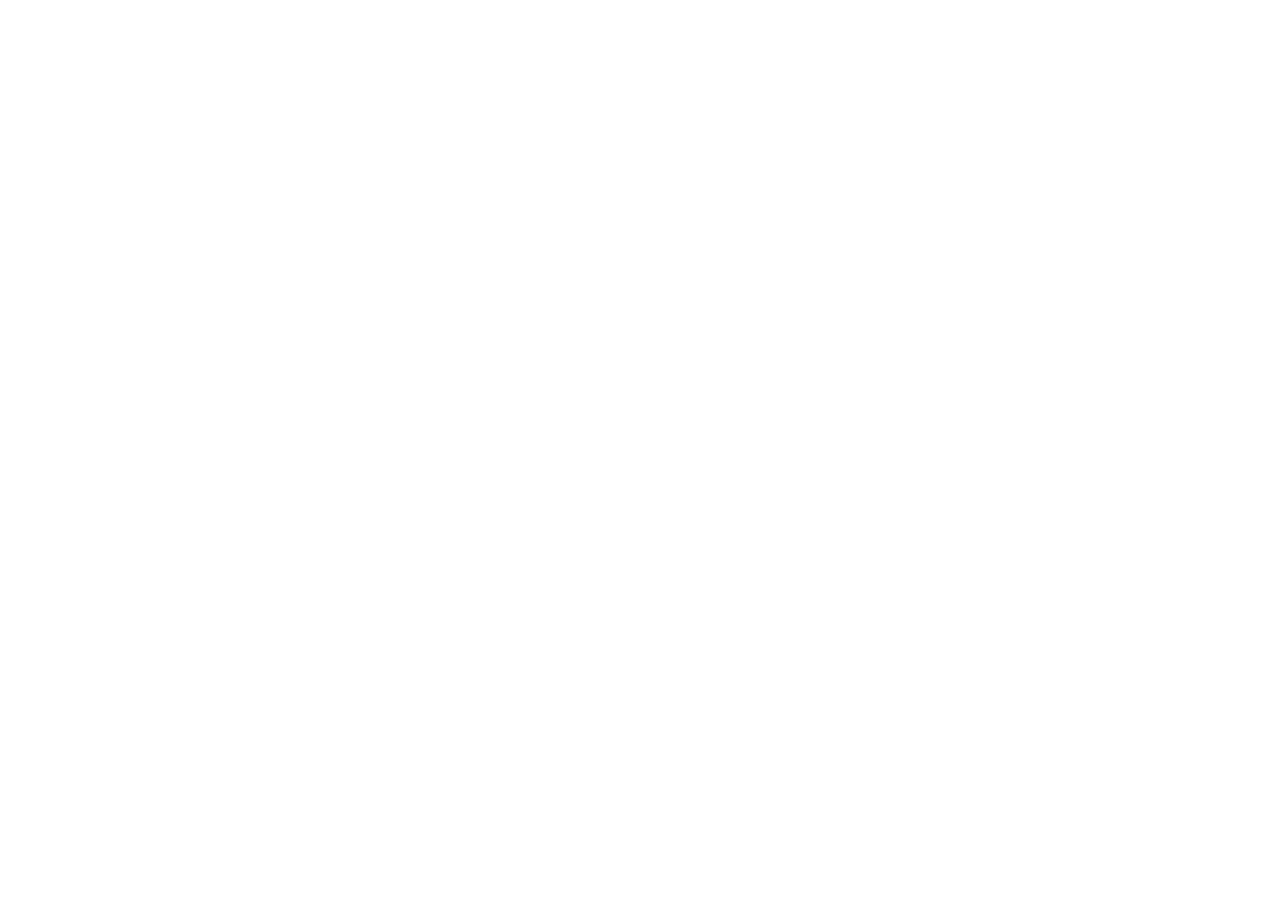
==== index.html @ 4ea1c8e1 "Initial commit: Amurel Secrets perfume store" ====
<!DOCTYPE html>
<html lang="en">
  <head>
    <meta charset="UTF-8" />
    <link rel="icon" type="image/svg+xml" href="data:image/svg+xml,<svg xmlns='http://www.w3.org/2000/svg' viewBox='0 0 100 100'><text y='.9em' font-size='90'>✨</text></svg>" />
    <meta name="viewport" content="width=device-width, initial-scale=1.0" />
    <title>Amurel Secrets — The Scent of Africa's Finest</title>
    <meta name="description" content="Discover Africa's most coveted scents. Amurel Secrets brings you luxury perfumes inspired by the continent's finest botanicals, oud, and artisan fragrances. Pan-African delivery." />
    <meta name="keywords" content="luxury perfume, African perfume, oud, amber, niche fragrance, artisan scents, Africa, Amurel Secrets" />
    <meta property="og:title" content="Amurel Secrets — The Scent of Africa's Finest" />
    <meta property="og:description" content="Discover Africa's most coveted scents. Luxury perfumes inspired by the continent's finest botanicals." />
    <meta property="og:type" content="website" />
    <meta property="og:url" content="https://amurelsecrets.com" />
    <meta name="twitter:card" content="summary_large_image" />
    <meta name="twitter:title" content="Amurel Secrets — The Scent of Africa's Finest" />
    <meta name="twitter:description" content="Discover Africa's most coveted scents." />
    <link rel="canonical" href="https://amurelsecrets.com" />
  </head>
  <body class="dark">
    <div id="root"></div>
    <script type="module" src="/src/main.jsx"></script>
  </body>
</html>
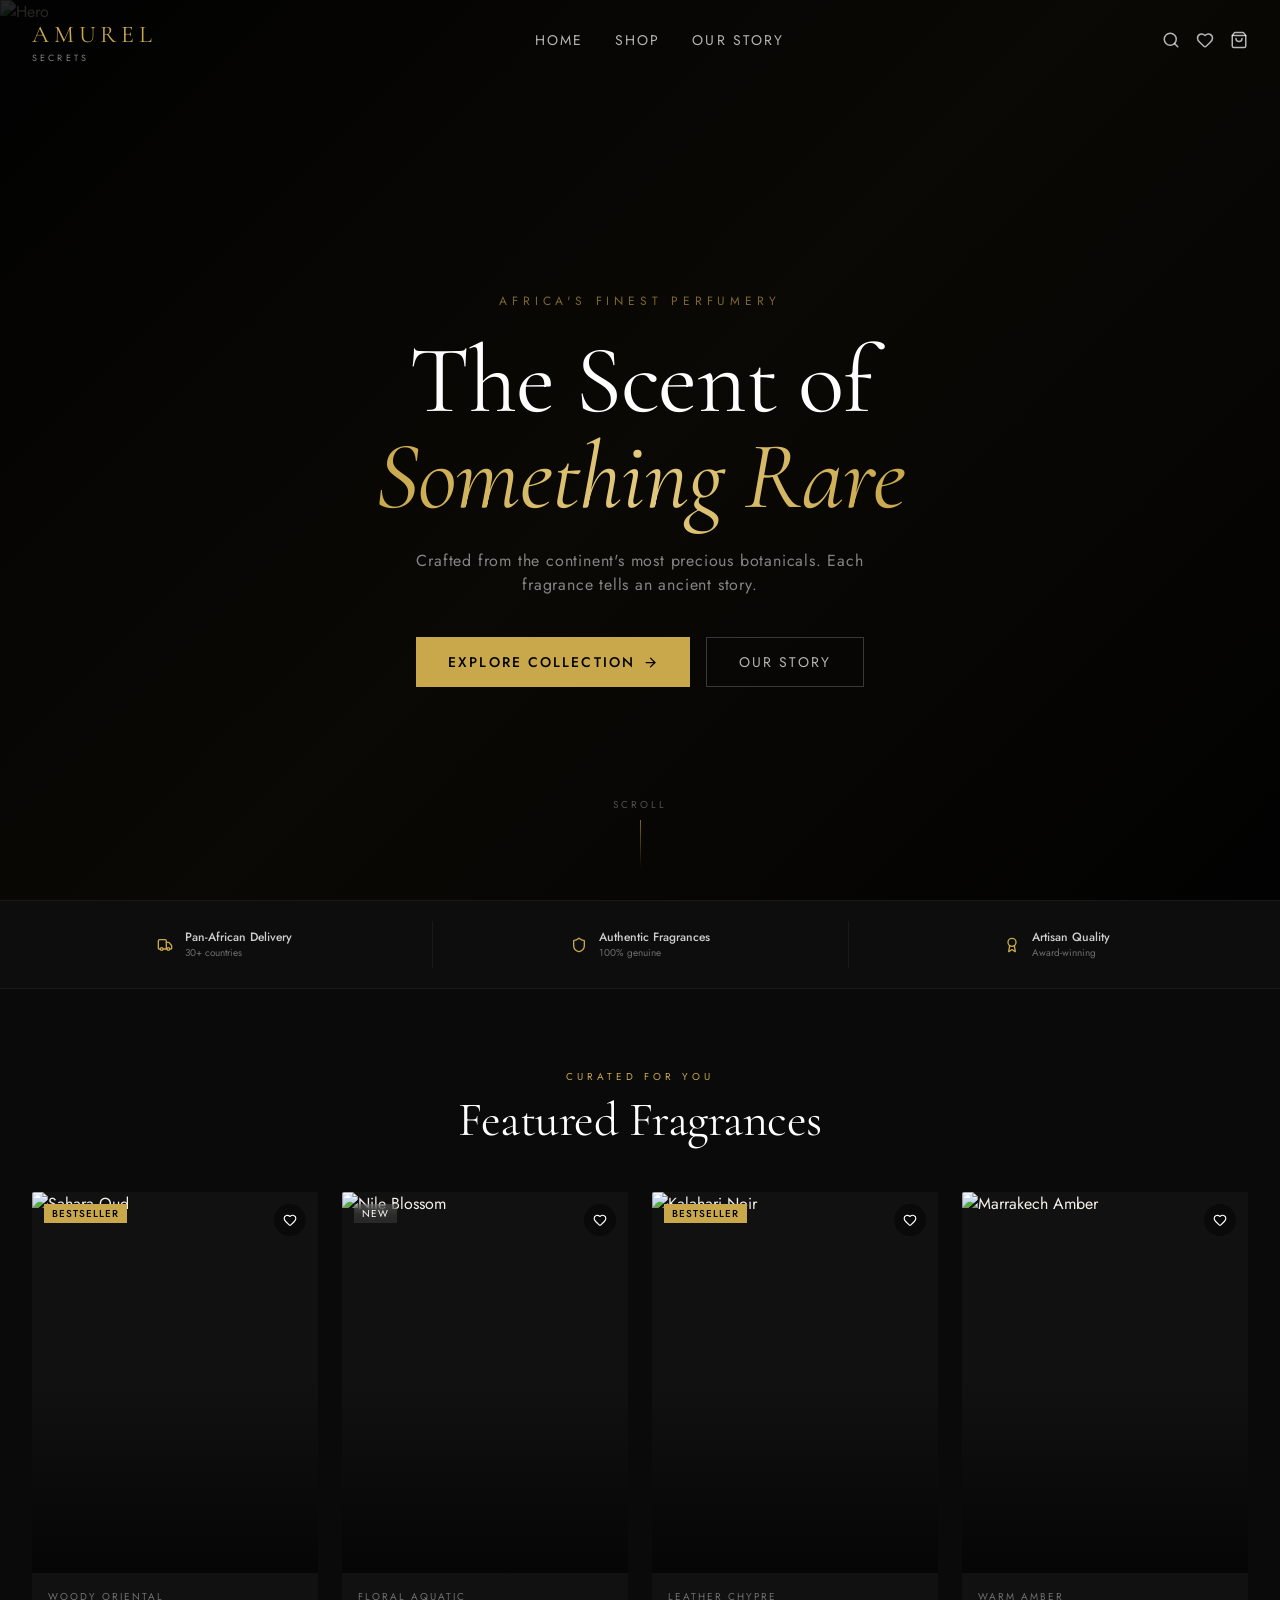
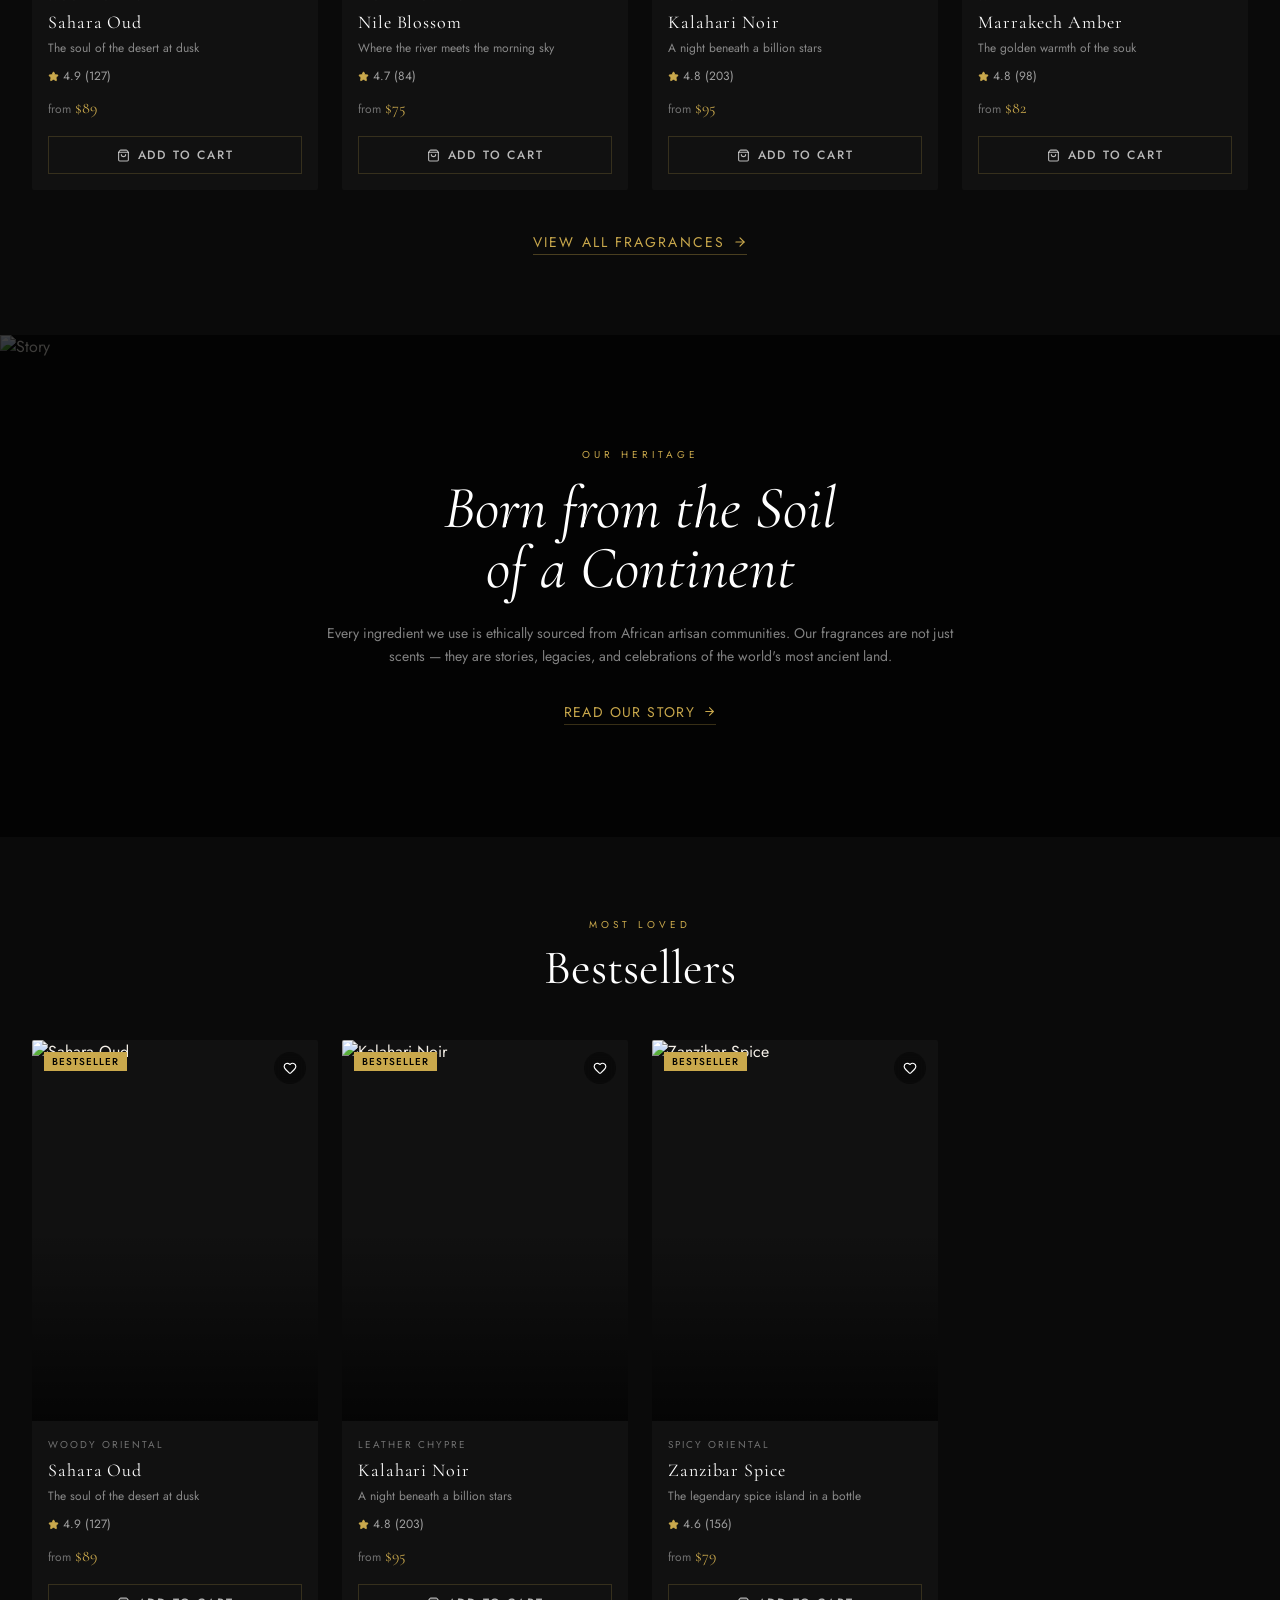
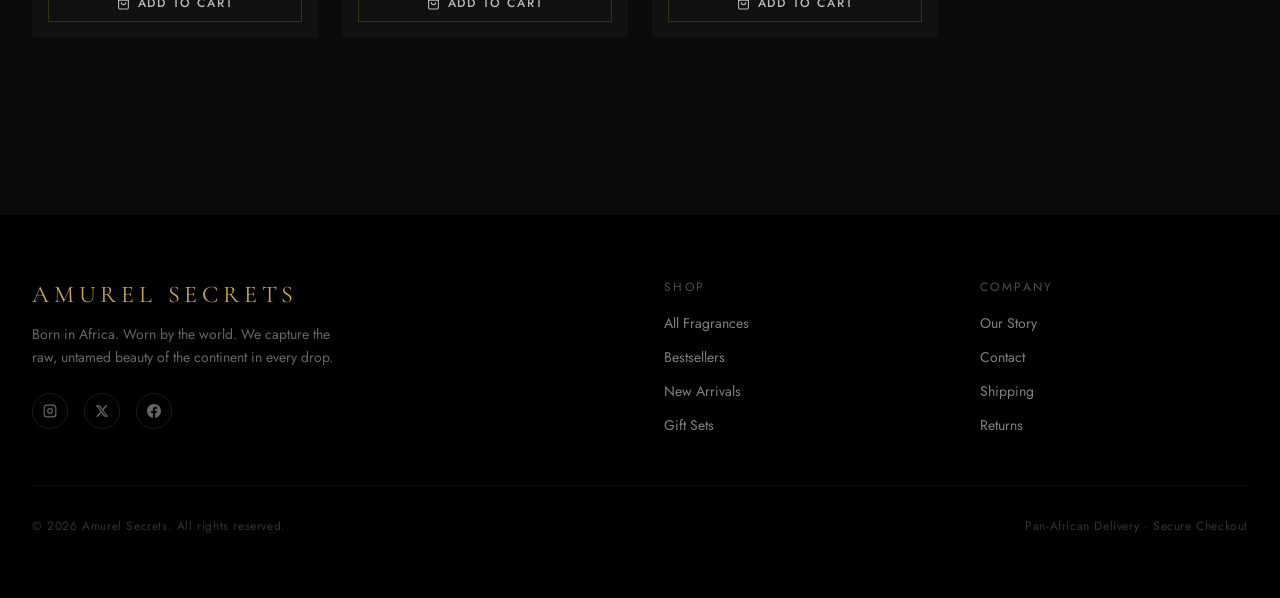
==== commit 87bf9115: "Deploy: built React store for GitHub Pages" ====
--- a/index.html
+++ b/index.html
@@ -1,23 +1,18 @@
 <!DOCTYPE html>
-<html lang="en">
+<html lang="en" class="dark">
   <head>
     <meta charset="UTF-8" />
-    <link rel="icon" type="image/svg+xml" href="data:image/svg+xml,<svg xmlns='http://www.w3.org/2000/svg' viewBox='0 0 100 100'><text y='.9em' font-size='90'>✨</text></svg>" />
+    <link rel="icon" href="data:image/svg+xml,<svg xmlns='http://www.w3.org/2000/svg' viewBox='0 0 100 100'><text y='.9em' font-size='90'>✨</text></svg>" />
     <meta name="viewport" content="width=device-width, initial-scale=1.0" />
     <title>Amurel Secrets — The Scent of Africa's Finest</title>
-    <meta name="description" content="Discover Africa's most coveted scents. Amurel Secrets brings you luxury perfumes inspired by the continent's finest botanicals, oud, and artisan fragrances. Pan-African delivery." />
-    <meta name="keywords" content="luxury perfume, African perfume, oud, amber, niche fragrance, artisan scents, Africa, Amurel Secrets" />
-    <meta property="og:title" content="Amurel Secrets — The Scent of Africa's Finest" />
-    <meta property="og:description" content="Discover Africa's most coveted scents. Luxury perfumes inspired by the continent's finest botanicals." />
-    <meta property="og:type" content="website" />
-    <meta property="og:url" content="https://amurelsecrets.com" />
-    <meta name="twitter:card" content="summary_large_image" />
-    <meta name="twitter:title" content="Amurel Secrets — The Scent of Africa's Finest" />
-    <meta name="twitter:description" content="Discover Africa's most coveted scents." />
-    <link rel="canonical" href="https://amurelsecrets.com" />
+    <meta name="description" content="Discover Africa's most coveted scents. Amurel Secrets brings you luxury perfumes inspired by the continent's finest botanicals, oud, and artisan fragrances." />
+    <link rel="preconnect" href="https://fonts.googleapis.com" />
+    <link rel="preconnect" href="https://fonts.gstatic.com" crossorigin />
+    <link href="https://fonts.googleapis.com/css2?family=Cormorant+Garamond:ital,wght@0,300;0,400;0,500;0,600;1,300;1,400&family=Jost:wght@300;400;500;600&display=swap" rel="stylesheet" />
+    <script type="module" crossorigin src="/assets/index-BlOLTiTG.js"></script>
+    <link rel="stylesheet" crossorigin href="/assets/index-BiGlSn2-.css">
   </head>
-  <body class="dark">
+  <body class="dark bg-obsidian text-cream">
     <div id="root"></div>
-    <script type="module" src="/src/main.jsx"></script>
   </body>
 </html>
--- a/assets/index-BiGlSn2-.css
+++ b/assets/index-BiGlSn2-.css
@@ -0,0 +1 @@
+*,:before,:after,::backdrop{--tw-border-spacing-x:0;--tw-border-spacing-y:0;--tw-translate-x:0;--tw-translate-y:0;--tw-rotate:0;--tw-skew-x:0;--tw-skew-y:0;--tw-scale-x:1;--tw-scale-y:1;--tw-pan-x: ;--tw-pan-y: ;--tw-pinch-zoom: ;--tw-scroll-snap-strictness:proximity;--tw-gradient-from-position: ;--tw-gradient-via-position: ;--tw-gradient-to-position: ;--tw-ordinal: ;--tw-slashed-zero: ;--tw-numeric-figure: ;--tw-numeric-spacing: ;--tw-numeric-fraction: ;--tw-ring-inset: ;--tw-ring-offset-width:0px;--tw-ring-offset-color:#fff;--tw-ring-color:#3b82f680;--tw-ring-offset-shadow:0 0 #0000;--tw-ring-shadow:0 0 #0000;--tw-shadow:0 0 #0000;--tw-shadow-colored:0 0 #0000;--tw-blur: ;--tw-brightness: ;--tw-contrast: ;--tw-grayscale: ;--tw-hue-rotate: ;--tw-invert: ;--tw-saturate: ;--tw-sepia: ;--tw-drop-shadow: ;--tw-backdrop-blur: ;--tw-backdrop-brightness: ;--tw-backdrop-contrast: ;--tw-backdrop-grayscale: ;--tw-backdrop-hue-rotate: ;--tw-backdrop-invert: ;--tw-backdrop-opacity: ;--tw-backdrop-saturate: ;--tw-backdrop-sepia: ;--tw-contain-size: ;--tw-contain-layout: ;--tw-contain-paint: ;--tw-contain-style: }*,:before,:after{box-sizing:border-box;border:0 solid #e5e7eb}:before,:after{--tw-content:""}html,:host{-webkit-text-size-adjust:100%;tab-size:4;font-feature-settings:normal;font-variation-settings:normal;-webkit-tap-highlight-color:transparent;font-family:Jost,Inter,sans-serif;line-height:1.5}body{line-height:inherit;margin:0}hr{height:0;color:inherit;border-top-width:1px}abbr:where([title]){-webkit-text-decoration:underline dotted;text-decoration:underline dotted}h1,h2,h3,h4,h5,h6{font-size:inherit;font-weight:inherit}a{color:inherit;-webkit-text-decoration:inherit;text-decoration:inherit}b,strong{font-weight:bolder}code,kbd,samp,pre{font-feature-settings:normal;font-variation-settings:normal;font-family:ui-monospace,SFMono-Regular,Menlo,Monaco,Consolas,Liberation Mono,Courier New,monospace;font-size:1em}small{font-size:80%}sub,sup{vertical-align:baseline;font-size:75%;line-height:0;position:relative}sub{bottom:-.25em}sup{top:-.5em}table{text-indent:0;border-color:inherit;border-collapse:collapse}button,input,optgroup,select,textarea{font-feature-settings:inherit;font-variation-settings:inherit;font-family:inherit;font-size:100%;font-weight:inherit;line-height:inherit;letter-spacing:inherit;color:inherit;margin:0;padding:0}button,select{text-transform:none}button,input:where([type=button]),input:where([type=reset]),input:where([type=submit]){-webkit-appearance:button;background-color:#0000;background-image:none}:-moz-focusring{outline:auto}:-moz-ui-invalid{box-shadow:none}progress{vertical-align:baseline}::-webkit-inner-spin-button{height:auto}::-webkit-outer-spin-button{height:auto}[type=search]{-webkit-appearance:textfield;outline-offset:-2px}::-webkit-search-decoration{-webkit-appearance:none}::-webkit-file-upload-button{-webkit-appearance:button;font:inherit}summary{display:list-item}blockquote,dl,dd,h1,h2,h3,h4,h5,h6,hr,figure,p,pre{margin:0}fieldset{margin:0;padding:0}legend{padding:0}ol,ul,menu{margin:0;padding:0;list-style:none}dialog{padding:0}textarea{resize:vertical}input::-moz-placeholder{opacity:1;color:#9ca3af}textarea::-moz-placeholder{opacity:1;color:#9ca3af}input::placeholder,textarea::placeholder{opacity:1;color:#9ca3af}button,[role=button]{cursor:pointer}:disabled{cursor:default}img,svg,video,canvas,audio,iframe,embed,object{vertical-align:middle;display:block}img,video{max-width:100%;height:auto}[hidden]:where(:not([hidden=until-found])){display:none}.fixed{position:fixed}.absolute{position:absolute}.relative{position:relative}.inset-0{inset:0}.-right-1\.5{right:-.375rem}.-top-1\.5{top:-.375rem}.bottom-8{bottom:2rem}.left-0{left:0}.left-1\/2{left:50%}.left-3{left:.75rem}.right-0{right:0}.right-3{right:.75rem}.top-0{top:0}.top-3{top:.75rem}.z-0{z-index:0}.z-10{z-index:10}.z-40{z-index:40}.z-50{z-index:50}.mx-auto{margin-left:auto;margin-right:auto}.mb-0\.5{margin-bottom:.125rem}.mb-1{margin-bottom:.25rem}.mb-1\.5{margin-bottom:.375rem}.mb-10{margin-bottom:2.5rem}.mb-12{margin-bottom:3rem}.mb-2{margin-bottom:.5rem}.mb-20{margin-bottom:5rem}.mb-3{margin-bottom:.75rem}.mb-4{margin-bottom:1rem}.mb-6{margin-bottom:1.5rem}.mb-8{margin-bottom:2rem}.ml-1{margin-left:.25rem}.ml-auto{margin-left:auto}.mt-0\.5{margin-top:.125rem}.mt-1{margin-top:.25rem}.mt-10{margin-top:2.5rem}.mt-24{margin-top:6rem}.mt-3{margin-top:.75rem}.mt-6{margin-top:1.5rem}.line-clamp-2{-webkit-line-clamp:2;-webkit-box-orient:vertical;display:-webkit-box;overflow:hidden}.flex{display:flex}.inline-flex{display:inline-flex}.grid{display:grid}.hidden{display:none}.aspect-\[3\/4\]{aspect-ratio:3/4}.aspect-\[4\/5\]{aspect-ratio:4/5}.aspect-square{aspect-ratio:1}.h-1{height:.25rem}.h-12{height:3rem}.h-16{height:4rem}.h-24{height:6rem}.h-4{height:1rem}.h-8{height:2rem}.h-9{height:2.25rem}.h-\[60vh\]{height:60vh}.h-fit{height:fit-content}.h-full{height:100%}.min-h-screen{min-height:100vh}.w-12{width:3rem}.w-14{width:3.5rem}.w-20{width:5rem}.w-4{width:1rem}.w-48{width:12rem}.w-6{width:1.5rem}.w-8{width:2rem}.w-9{width:2.25rem}.w-full{width:100%}.w-px{width:1px}.min-w-0{min-width:0}.max-w-2xl{max-width:42rem}.max-w-4xl{max-width:56rem}.max-w-5xl{max-width:64rem}.max-w-7xl{max-width:80rem}.max-w-lg{max-width:32rem}.max-w-xs{max-width:20rem}.flex-1{flex:1}.flex-shrink-0{flex-shrink:0}.grow{flex-grow:1}.-translate-x-1\/2{--tw-translate-x:-50%;transform:translate(var(--tw-translate-x), var(--tw-translate-y)) rotate(var(--tw-rotate)) skewX(var(--tw-skew-x)) skewY(var(--tw-skew-y)) scaleX(var(--tw-scale-x)) scaleY(var(--tw-scale-y))}.grid-cols-1{grid-template-columns:repeat(1,minmax(0,1fr))}.grid-cols-2{grid-template-columns:repeat(2,minmax(0,1fr))}.grid-cols-3{grid-template-columns:repeat(3,minmax(0,1fr))}.flex-col{flex-direction:column}.flex-wrap{flex-wrap:wrap}.items-center{align-items:center}.justify-center{justify-content:center}.justify-between{justify-content:space-between}.gap-1{gap:.25rem}.gap-1\.5{gap:.375rem}.gap-10{gap:2.5rem}.gap-12{gap:3rem}.gap-16{gap:4rem}.gap-2{gap:.5rem}.gap-3{gap:.75rem}.gap-4{gap:1rem}.gap-5{gap:1.25rem}.gap-8{gap:2rem}.space-y-2\.5>:not([hidden])~:not([hidden]){--tw-space-y-reverse:0;margin-top:calc(.625rem * calc(1 - var(--tw-space-y-reverse)));margin-bottom:calc(.625rem * var(--tw-space-y-reverse))}.space-y-3>:not([hidden])~:not([hidden]){--tw-space-y-reverse:0;margin-top:calc(.75rem * calc(1 - var(--tw-space-y-reverse)));margin-bottom:calc(.75rem * var(--tw-space-y-reverse))}.space-y-4>:not([hidden])~:not([hidden]){--tw-space-y-reverse:0;margin-top:calc(1rem * calc(1 - var(--tw-space-y-reverse)));margin-bottom:calc(1rem * var(--tw-space-y-reverse))}.space-y-5>:not([hidden])~:not([hidden]){--tw-space-y-reverse:0;margin-top:calc(1.25rem * calc(1 - var(--tw-space-y-reverse)));margin-bottom:calc(1.25rem * var(--tw-space-y-reverse))}.divide-x>:not([hidden])~:not([hidden]){--tw-divide-x-reverse:0;border-right-width:calc(1px * var(--tw-divide-x-reverse));border-left-width:calc(1px * calc(1 - var(--tw-divide-x-reverse)))}.divide-white\/5>:not([hidden])~:not([hidden]){border-color:#ffffff0d}.overflow-hidden{overflow:hidden}.rounded-full{border-radius:9999px}.rounded-none{border-radius:0}.rounded-sm{border-radius:.125rem}.border{border-width:1px}.border-y{border-top-width:1px;border-bottom-width:1px}.border-b{border-bottom-width:1px}.border-t{border-top-width:1px}.border-green-800{--tw-border-opacity:1;border-color:rgb(22 101 52/var(--tw-border-opacity,1))}.border-white\/10{border-color:#ffffff1a}.border-white\/15{border-color:#ffffff26}.border-white\/20{border-color:#fff3}.border-white\/5{border-color:#ffffff0d}.border-yellow-400{--tw-border-opacity:1;border-color:rgb(250 204 21/var(--tw-border-opacity,1))}.border-yellow-400\/50{border-color:#facc1580}.bg-\[\#0a0a0a\]{--tw-bg-opacity:1;background-color:rgb(10 10 10/var(--tw-bg-opacity,1))}.bg-\[\#0d0d0d\]{--tw-bg-opacity:1;background-color:rgb(13 13 13/var(--tw-bg-opacity,1))}.bg-\[\#111\]{--tw-bg-opacity:1;background-color:rgb(17 17 17/var(--tw-bg-opacity,1))}.bg-black{--tw-bg-opacity:1;background-color:rgb(0 0 0/var(--tw-bg-opacity,1))}.bg-black\/40{background-color:#0006}.bg-black\/70{background-color:#000000b3}.bg-black\/75{background-color:#000000bf}.bg-black\/95{background-color:#000000f2}.bg-green-800{--tw-bg-opacity:1;background-color:rgb(22 101 52/var(--tw-bg-opacity,1))}.bg-green-900\/50{background-color:#14532d80}.bg-obsidian{--tw-bg-opacity:1;background-color:rgb(10 10 10/var(--tw-bg-opacity,1))}.bg-transparent{background-color:#0000}.bg-white\/10{background-color:#ffffff1a}.bg-gradient-to-b{background-image:linear-gradient(to bottom, var(--tw-gradient-stops))}.bg-gradient-to-t{background-image:linear-gradient(to top, var(--tw-gradient-stops))}.from-black\/70{--tw-gradient-from:#000000b3 var(--tw-gradient-from-position);--tw-gradient-to:#0000 var(--tw-gradient-to-position);--tw-gradient-stops:var(--tw-gradient-from), var(--tw-gradient-to)}.from-yellow-400\/50{--tw-gradient-from:#facc1580 var(--tw-gradient-from-position);--tw-gradient-to:#facc1500 var(--tw-gradient-to-position);--tw-gradient-stops:var(--tw-gradient-from), var(--tw-gradient-to)}.via-transparent{--tw-gradient-to:#0000 var(--tw-gradient-to-position);--tw-gradient-stops:var(--tw-gradient-from), transparent var(--tw-gradient-via-position), var(--tw-gradient-to)}.to-transparent{--tw-gradient-to:transparent var(--tw-gradient-to-position)}.object-cover{-o-object-fit:cover;object-fit:cover}.p-4{padding:1rem}.p-6{padding:1.5rem}.px-2{padding-left:.5rem;padding-right:.5rem}.px-3{padding-left:.75rem;padding-right:.75rem}.px-4{padding-left:1rem;padding-right:1rem}.px-6{padding-left:1.5rem;padding-right:1.5rem}.px-8{padding-left:2rem;padding-right:2rem}.py-0\.5{padding-top:.125rem;padding-bottom:.125rem}.py-1\.5{padding-top:.375rem;padding-bottom:.375rem}.py-16{padding-top:4rem;padding-bottom:4rem}.py-2{padding-top:.5rem;padding-bottom:.5rem}.py-2\.5{padding-top:.625rem;padding-bottom:.625rem}.py-20{padding-top:5rem;padding-bottom:5rem}.py-24{padding-top:6rem;padding-bottom:6rem}.py-28{padding-top:7rem;padding-bottom:7rem}.py-3{padding-top:.75rem;padding-bottom:.75rem}.py-3\.5{padding-top:.875rem;padding-bottom:.875rem}.py-4{padding-top:1rem;padding-bottom:1rem}.py-5{padding-top:1.25rem;padding-bottom:1.25rem}.pb-0\.5{padding-bottom:.125rem}.pb-20{padding-bottom:5rem}.pb-4{padding-bottom:1rem}.pt-20{padding-top:5rem}.pt-24{padding-top:6rem}.pt-3{padding-top:.75rem}.pt-4{padding-top:1rem}.pt-6{padding-top:1.5rem}.pt-8{padding-top:2rem}.text-center{text-align:center}.text-2xl{font-size:1.5rem;line-height:2rem}.text-3xl{font-size:1.875rem;line-height:2.25rem}.text-4xl{font-size:2.25rem;line-height:2.5rem}.text-5xl{font-size:3rem;line-height:1}.text-\[10px\]{font-size:10px}.text-\[9px\]{font-size:9px}.text-base{font-size:1rem;line-height:1.5rem}.text-lg{font-size:1.125rem;line-height:1.75rem}.text-sm{font-size:.875rem;line-height:1.25rem}.text-xl{font-size:1.25rem;line-height:1.75rem}.text-xs{font-size:.75rem;line-height:1rem}.font-bold{font-weight:700}.font-medium{font-weight:500}.uppercase{text-transform:uppercase}.italic{font-style:italic}.leading-none{line-height:1}.leading-relaxed{line-height:1.625}.tracking-\[0\.15em\]{letter-spacing:.15em}.tracking-\[0\.25em\]{letter-spacing:.25em}.tracking-\[0\.2em\]{letter-spacing:.2em}.tracking-\[0\.35em\]{letter-spacing:.35em}.tracking-\[0\.3em\]{letter-spacing:.3em}.tracking-\[0\.4em\]{letter-spacing:.4em}.tracking-wider{letter-spacing:.05em}.tracking-widest{letter-spacing:.1em}.text-cream{--tw-text-opacity:1;color:rgb(245 240 232/var(--tw-text-opacity,1))}.text-green-200{--tw-text-opacity:1;color:rgb(187 247 208/var(--tw-text-opacity,1))}.text-green-400{--tw-text-opacity:1;color:rgb(74 222 128/var(--tw-text-opacity,1))}.text-white{--tw-text-opacity:1;color:rgb(255 255 255/var(--tw-text-opacity,1))}.text-white\/20{color:#fff3}.text-white\/30{color:#ffffff4d}.text-white\/40{color:#fff6}.text-white\/50{color:#ffffff80}.text-white\/60{color:#fff9}.text-white\/70{color:#ffffffb3}.text-white\/80{color:#fffc}.text-yellow-400{--tw-text-opacity:1;color:rgb(250 204 21/var(--tw-text-opacity,1))}.opacity-60{opacity:.6}.shadow-lg{--tw-shadow:0 10px 15px -3px #0000001a, 0 4px 6px -4px #0000001a;--tw-shadow-colored:0 10px 15px -3px var(--tw-shadow-color), 0 4px 6px -4px var(--tw-shadow-color);box-shadow:var(--tw-ring-offset-shadow,0 0 #0000), var(--tw-ring-shadow,0 0 #0000), var(--tw-shadow)}.shadow-black\/50{--tw-shadow-color:#00000080;--tw-shadow:var(--tw-shadow-colored)}.filter{filter:var(--tw-blur) var(--tw-brightness) var(--tw-contrast) var(--tw-grayscale) var(--tw-hue-rotate) var(--tw-invert) var(--tw-saturate) var(--tw-sepia) var(--tw-drop-shadow)}.backdrop-blur-md{--tw-backdrop-blur:blur(12px);-webkit-backdrop-filter:var(--tw-backdrop-blur) var(--tw-backdrop-brightness) var(--tw-backdrop-contrast) var(--tw-backdrop-grayscale) var(--tw-backdrop-hue-rotate) var(--tw-backdrop-invert) var(--tw-backdrop-opacity) var(--tw-backdrop-saturate) var(--tw-backdrop-sepia);backdrop-filter:var(--tw-backdrop-blur) var(--tw-backdrop-brightness) var(--tw-backdrop-contrast) var(--tw-backdrop-grayscale) var(--tw-backdrop-hue-rotate) var(--tw-backdrop-invert) var(--tw-backdrop-opacity) var(--tw-backdrop-saturate) var(--tw-backdrop-sepia)}.backdrop-blur-sm{--tw-backdrop-blur:blur(4px);-webkit-backdrop-filter:var(--tw-backdrop-blur) var(--tw-backdrop-brightness) var(--tw-backdrop-contrast) var(--tw-backdrop-grayscale) var(--tw-backdrop-hue-rotate) var(--tw-backdrop-invert) var(--tw-backdrop-opacity) var(--tw-backdrop-saturate) var(--tw-backdrop-sepia);backdrop-filter:var(--tw-backdrop-blur) var(--tw-backdrop-brightness) var(--tw-backdrop-contrast) var(--tw-backdrop-grayscale) var(--tw-backdrop-hue-rotate) var(--tw-backdrop-invert) var(--tw-backdrop-opacity) var(--tw-backdrop-saturate) var(--tw-backdrop-sepia)}.transition-all{transition-property:all;transition-duration:.15s;transition-timing-function:cubic-bezier(.4,0,.2,1)}.transition-colors{transition-property:color,background-color,border-color,text-decoration-color,fill,stroke;transition-duration:.15s;transition-timing-function:cubic-bezier(.4,0,.2,1)}.transition-transform{transition-property:transform;transition-duration:.15s;transition-timing-function:cubic-bezier(.4,0,.2,1)}.duration-1000{transition-duration:1s}.duration-200{transition-duration:.2s}.duration-300{transition-duration:.3s}.duration-500{transition-duration:.5s}.duration-700{transition-duration:.7s}*{box-sizing:border-box;margin:0;padding:0}html{scroll-behavior:smooth}body{color:#f5f0e8;-webkit-font-smoothing:antialiased;background-color:#0a0a0a;font-family:Jost,Inter,sans-serif}.font-serif{font-family:Cormorant Garamond,Georgia,serif}::-webkit-scrollbar{width:6px}::-webkit-scrollbar-track{background:#111}::-webkit-scrollbar-thumb{background:#c9a84c55;border-radius:3px}::-webkit-scrollbar-thumb:hover{background:#c9a84c}.gold-text{color:#c9a84c}.gold-border{border-color:#c9a84c}@keyframes fadeInUp{0%{opacity:0;transform:translateY(30px)}to{opacity:1;transform:translateY(0)}}.fade-in-up{animation:.7s forwards fadeInUp}@keyframes shimmer{0%{background-position:-200%}to{background-position:200%}}.gold-shimmer{background:linear-gradient(90deg,#c9a84c,#e2c97e,#c9a84c,#a07830,#c9a84c) 0 0/200%;-webkit-text-fill-color:transparent;-webkit-background-clip:text;animation:4s linear infinite shimmer}.hover\:-translate-y-1:hover{--tw-translate-y:-.25rem;transform:translate(var(--tw-translate-x), var(--tw-translate-y)) rotate(var(--tw-rotate)) skewX(var(--tw-skew-x)) skewY(var(--tw-skew-y)) scaleX(var(--tw-scale-x)) scaleY(var(--tw-scale-y))}.hover\:gap-3:hover{gap:.75rem}.hover\:border-white\/30:hover{border-color:#ffffff4d}.hover\:border-white\/40:hover{border-color:#fff6}.hover\:border-yellow-400\/30:hover{border-color:#facc154d}.hover\:border-yellow-500\/50:hover{border-color:#eab30880}.hover\:bg-black\/60:hover{background-color:#0009}.hover\:bg-white\/5:hover{background-color:#ffffff0d}.hover\:text-red-400:hover{--tw-text-opacity:1;color:rgb(248 113 113/var(--tw-text-opacity,1))}.hover\:text-white:hover{--tw-text-opacity:1;color:rgb(255 255 255/var(--tw-text-opacity,1))}.hover\:text-yellow-400:hover{--tw-text-opacity:1;color:rgb(250 204 21/var(--tw-text-opacity,1))}.hover\:opacity-90:hover{opacity:.9}.focus\:border-yellow-400\/30:focus{border-color:#facc154d}.focus\:outline-none:focus{outline-offset:2px;outline:2px solid #0000}.group:hover .group-hover\:scale-105{--tw-scale-x:1.05;--tw-scale-y:1.05;transform:translate(var(--tw-translate-x), var(--tw-translate-y)) rotate(var(--tw-rotate)) skewX(var(--tw-skew-x)) skewY(var(--tw-skew-y)) scaleX(var(--tw-scale-x)) scaleY(var(--tw-scale-y))}@media (width>=640px){.sm\:flex-row{flex-direction:row}}@media (width>=768px){.md\:col-span-2{grid-column:span 2/span 2}.md\:block{display:block}.md\:flex{display:flex}.md\:hidden{display:none}.md\:h-20{height:5rem}.md\:grid-cols-2{grid-template-columns:repeat(2,minmax(0,1fr))}.md\:grid-cols-3{grid-template-columns:repeat(3,minmax(0,1fr))}.md\:grid-cols-4{grid-template-columns:repeat(4,minmax(0,1fr))}.md\:flex-row{flex-direction:row}.md\:gap-6{gap:1.5rem}.md\:px-8{padding-left:2rem;padding-right:2rem}.md\:text-2xl{font-size:1.5rem;line-height:2rem}.md\:text-5xl{font-size:3rem;line-height:1}.md\:text-6xl{font-size:3.75rem;line-height:1}.md\:text-7xl{font-size:4.5rem;line-height:1}.md\:text-base{font-size:1rem;line-height:1.5rem}}@media (width>=1024px){.lg\:grid-cols-4{grid-template-columns:repeat(4,minmax(0,1fr))}.lg\:gap-20{gap:5rem}.lg\:text-8xl{font-size:6rem;line-height:1}}
